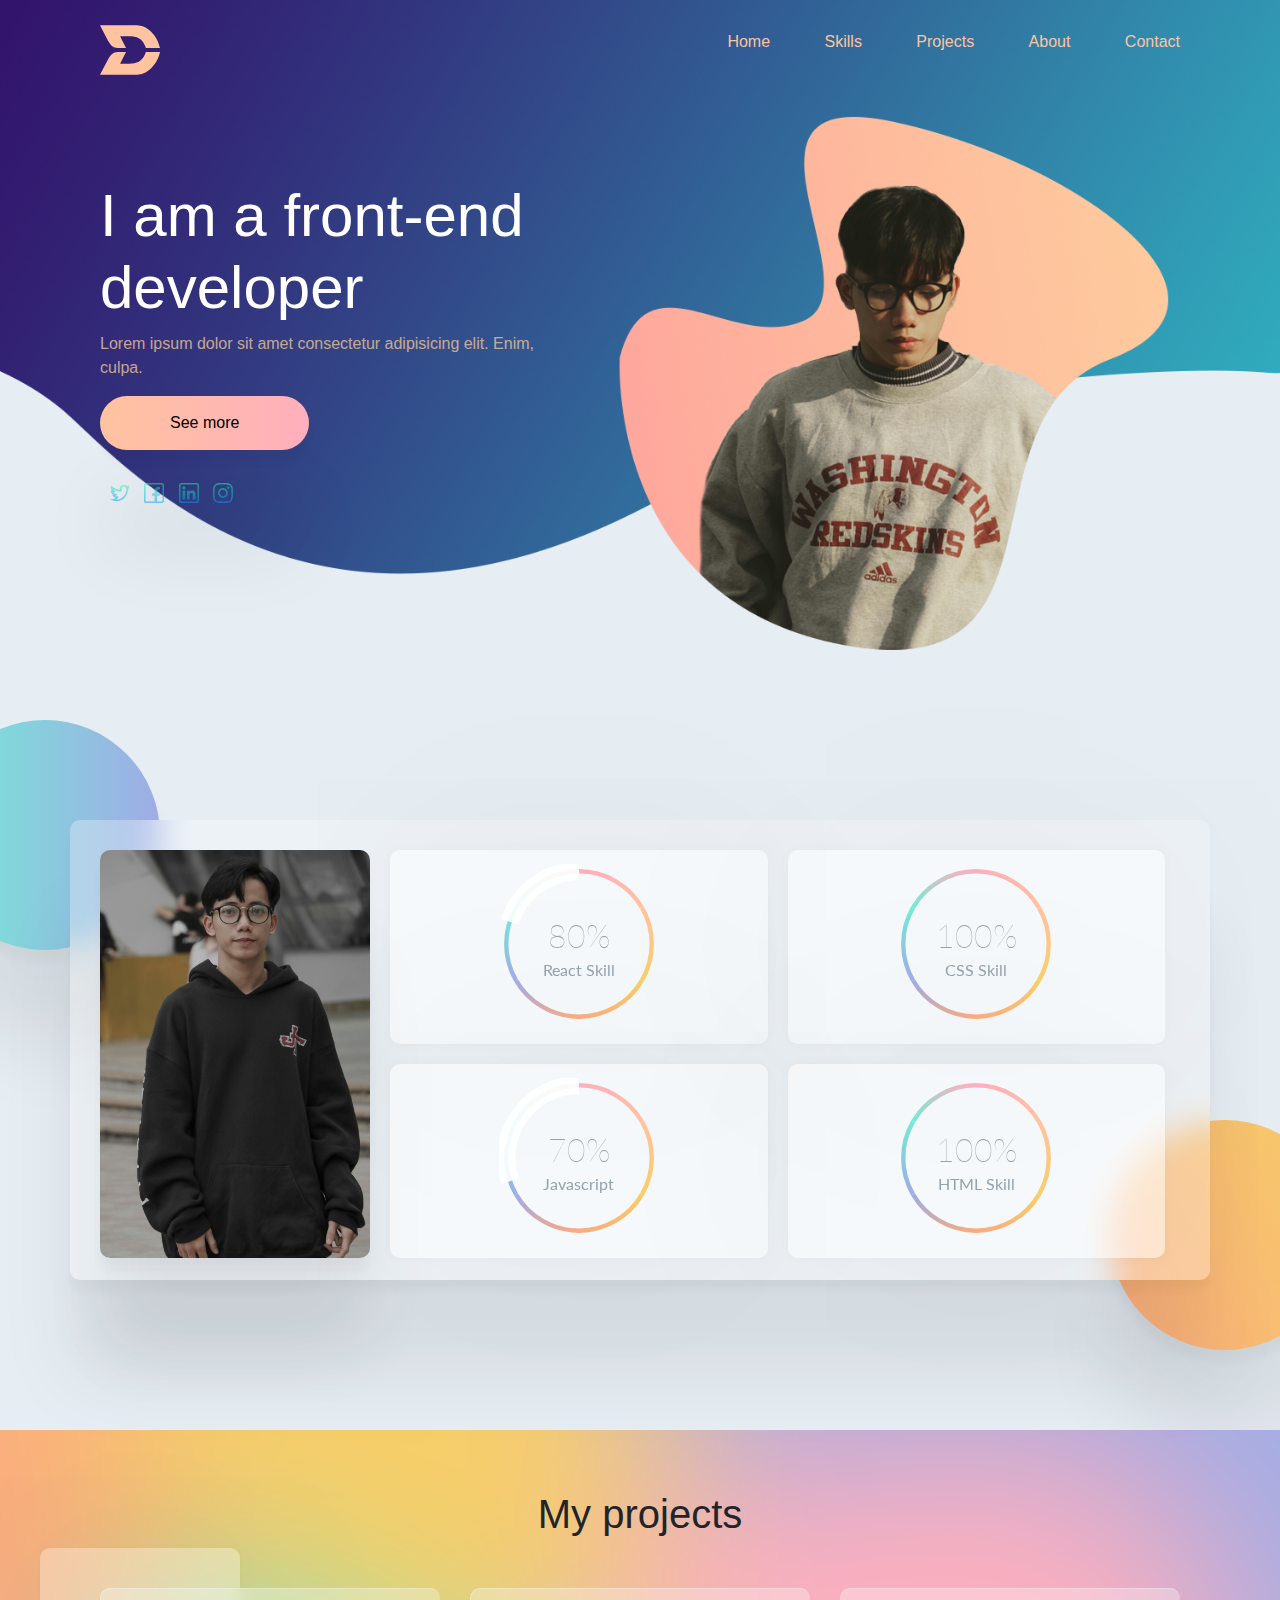
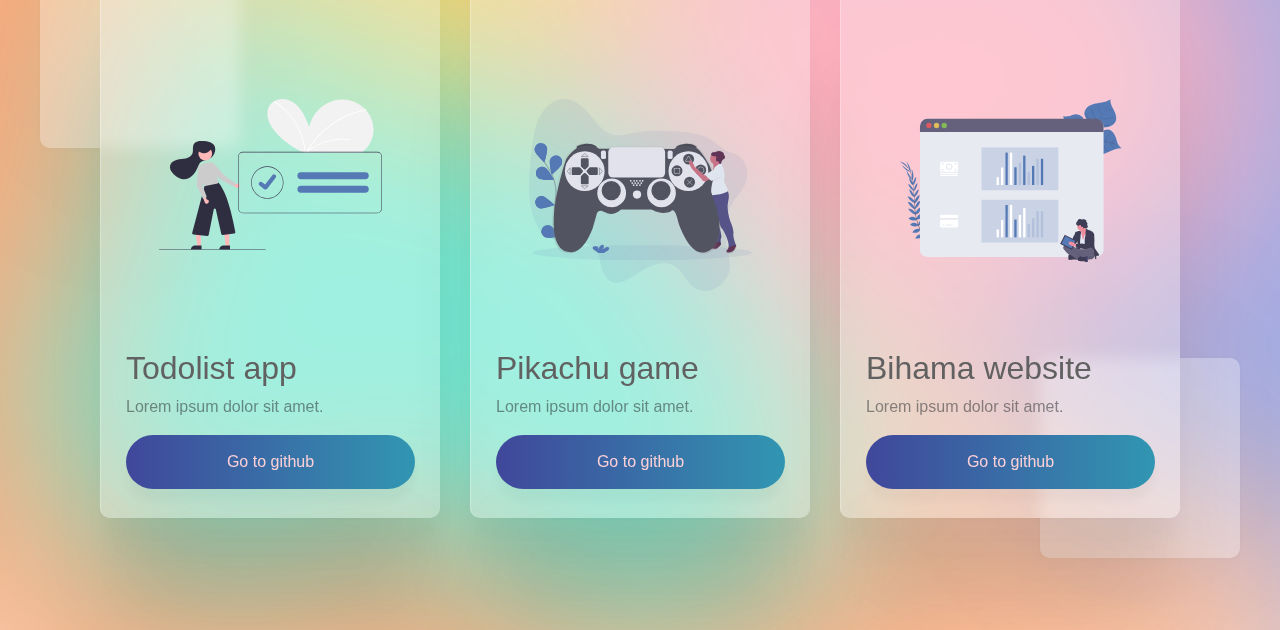
==== HTML/index.html @ dbecbd9e "first commit" ====
<!DOCTYPE html>
<html lang="en">

<head>
    <meta charset="UTF-8">
    <meta http-equiv="X-UA-Compatible" content="IE=edge">
    <meta name="viewport" content="width=device-width, initial-scale=1.0">
    <title>Porfolio</title>
    <link rel="stylesheet" href="../CSS/index.css">
    <link rel="stylesheet" href="../CSS/svg.css">
    <link rel="stylesheet" href="https://maxcdn.bootstrapcdn.com/bootstrap/4.0.0/css/bootstrap.min.css"
        integrity="sha384-Gn5384xqQ1aoWXA+058RXPxPg6fy4IWvTNh0E263XmFcJlSAwiGgFAW/dAiS6JXm" crossorigin="anonymous">
    <link rel="preconnect" href="https://fonts.gstatic.com">
    <link href="https://fonts.googleapis.com/css2?family=Bai+Jamjuree&display=swap" rel="stylesheet">
    <link href="https://fonts.googleapis.com/css2?family=Goblin+One&display=swap" rel="stylesheet">
</head>

<body>
    <header class="row">
        <div class="container row">
            <div class="intro col-6">
                <div class="logo">
                    <img src="../IMG/logo2.svg" alt=""> 
                    <!-- <span>ANH</span> -->
                </div>
                <div class="introduce">
                    <h1>I am a front-end developer</h1>
                    <p>Lorem ipsum dolor sit amet consectetur adipisicing elit. Enim, culpa.</p>
                    <button>See more</button>
                    <div class="contact">
                        <a href="">
                            <img src="../IMG/twitter.svg" alt="fb">
                        </a>
                        <a href="">
                            <img src="../IMG/facebook.svg" alt="fb">
                        </a>
                        <a href="">
                            <img src="../IMG/linkedin.svg" alt="fb">
                        </a>
                        <a href="">
                            <img src="../IMG/instagram.svg" alt="fb">
                        </a>
                    </div>
                </div>
            </div>
            <div class="right-header col-6">
                <div class="menu">
                    <a href="">Home</a>
                    <a href="">Skills</a>
                    <a href="">Projects</a>
                    <a href="">About</a>
                    <a href="">Contact</a>
                </div>
            </div>
        </div>
    </header>
    <div class="content">
        <div class="container posi">
            <span class="circle1"></span>
            <span class="circle2"></span>
            <div class="skill-list row">
                <div class="img-left col-3">
                    <img src="../IMG/avt.jpeg" alt="">
                </div>
                <div class="skills-right progress1 col-9">
                    <!--  Item  -->
                    <div class="item">
                        <div class="skill" data-name="React Skill" data-percent="80%">
                            <svg viewBox="-10 -10 220 220">
                                <g fill="none" stroke-width="6" transform="translate(100,100)">
                                    <path d="M 0,-100 A 100,100 0 0,1 86.6,-50" stroke="url(#cl1)" />
                                    <path d="M 86.6,-50 A 100,100 0 0,1 86.6,50" stroke="url(#cl2)" />
                                    <path d="M 86.6,50 A 100,100 0 0,1 0,100" stroke="url(#cl3)" />
                                    <path d="M 0,100 A 100,100 0 0,1 -86.6,50" stroke="url(#cl4)" />
                                    <path d="M -86.6,50 A 100,100 0 0,1 -86.6,-50" stroke="url(#cl5)" />
                                    <path d="M -86.6,-50 A 100,100 0 0,1 0,-100" stroke="url(#cl6)" />
                                </g>
                            </svg>
                            <svg viewBox="-10 -10 220 220">
                                <path
                                    d="M200,100 C200,44.771525 155.228475,0 100,0 C44.771525,0 0,44.771525 0,100 C0,155.228475 44.771525,200 100,200 C155.228475,200 200,155.228475 200,100 Z"
                                    stroke-dashoffset="503"></path>
                            </svg>
                        </div>

                    </div>
                    <!--  Item  -->
                    <div class="item">
                        <div class="skill" data-name="CSS Skill" data-percent="100%">
                            <svg viewBox="-10 -10 220 220">
                                <g fill="none" stroke-width="6" transform="translate(100,100)">
                                    <path d="M 0,-100 A 100,100 0 0,1 86.6,-50" stroke="url(#cl1)" />
                                    <path d="M 86.6,-50 A 100,100 0 0,1 86.6,50" stroke="url(#cl2)" />
                                    <path d="M 86.6,50 A 100,100 0 0,1 0,100" stroke="url(#cl3)" />
                                    <path d="M 0,100 A 100,100 0 0,1 -86.6,50" stroke="url(#cl4)" />
                                    <path d="M -86.6,50 A 100,100 0 0,1 -86.6,-50" stroke="url(#cl5)" />
                                    <path d="M -86.6,-50 A 100,100 0 0,1 0,-100" stroke="url(#cl6)" />
                                </g>
                            </svg>
                            <svg viewBox="-10 -10 220 220">
                                <path
                                    d="M200,100 C200,44.771525 155.228475,0 100,0 C44.771525,0 0,44.771525 0,100 C0,155.228475 44.771525,200 100,200 C155.228475,200 200,155.228475 200,100 Z"
                                    stroke-dashoffset="629"></path>
                            </svg>
                        </div>

                    </div>



                    <div class="item">
                        <div class="skill" data-name="Javascript" data-percent="70%">
                            <svg viewBox="-10 -10 220 220">
                                <g fill="none" stroke-width="6" transform="translate(100,100)">
                                    <path d="M 0,-100 A 100,100 0 0,1 86.6,-50" stroke="url(#cl1)" />
                                    <path d="M 86.6,-50 A 100,100 0 0,1 86.6,50" stroke="url(#cl2)" />
                                    <path d="M 86.6,50 A 100,100 0 0,1 0,100" stroke="url(#cl3)" />
                                    <path d="M 0,100 A 100,100 0 0,1 -86.6,50" stroke="url(#cl4)" />
                                    <path d="M -86.6,50 A 100,100 0 0,1 -86.6,-50" stroke="url(#cl5)" />
                                    <path d="M -86.6,-50 A 100,100 0 0,1 0,-100" stroke="url(#cl6)" />
                                </g>
                            </svg>
                            <svg viewBox="-10 -10 220 220">
                                <path
                                    d="M200,100 C200,44.771525 155.228475,0 100,0 C44.771525,0 0,44.771525 0,100 C0,155.228475 44.771525,200 100,200 C155.228475,200 200,155.228475 200,100 Z"
                                    stroke-dashoffset="440"></path>
                            </svg>
                        </div>

                    </div>
                    <!--  Item  -->
                    <div class="item">
                        <div class="skill" data-name="HTML Skill" data-percent="100%">
                            <svg viewBox="-10 -10 220 220">
                                <g fill="none" stroke-width="6" transform="translate(100,100)">
                                    <path d="M 0,-100 A 100,100 0 0,1 86.6,-50" stroke="url(#cl1)" />
                                    <path d="M 86.6,-50 A 100,100 0 0,1 86.6,50" stroke="url(#cl2)" />
                                    <path d="M 86.6,50 A 100,100 0 0,1 0,100" stroke="url(#cl3)" />
                                    <path d="M 0,100 A 100,100 0 0,1 -86.6,50" stroke="url(#cl4)" />
                                    <path d="M -86.6,50 A 100,100 0 0,1 -86.6,-50" stroke="url(#cl5)" />
                                    <path d="M -86.6,-50 A 100,100 0 0,1 0,-100" stroke="url(#cl6)" />
                                </g>
                            </svg>
                            <svg viewBox="-10 -10 220 220">
                                <path
                                    d="M200,100 C200,44.771525 155.228475,0 100,0 C44.771525,0 0,44.771525 0,100 C0,155.228475 44.771525,200 100,200 C155.228475,200 200,155.228475 200,100 Z"
                                    stroke-dashoffset="629"></path>
                            </svg>
                        </div>

                    </div>

                    


            </div>
        </div>
    
        
        </div>
        <div class="projects">
            <h1>My projects</h1>
            <div class="row container projects-list">
                <span class="rect1"></span>
                <span class="rect2"></span>
                <div class="project-item col-4">
                    <div class="proitem">
                        <div class="project-img">
                            <img src="../IMG/todolist.svg" alt="">
                        </div>
                        <div class="infoproject">
                            <h2>Todolist app</h2>
                            <p>Lorem ipsum dolor sit amet.</p>
                            <button>Go to github</button>
                        </div>
                    </div>
                </div>
                <div class="project-item col-4">
                    <div class="proitem">
                        <div class="project-img">
                            <img src="../IMG/game.svg" alt="">
                        </div>
                        <div class="infoproject">
                            <h2>Pikachu game</h2>
                            <p>Lorem ipsum dolor sit amet.</p>
                            <button>Go to github</button>
                        </div>
                    </div>
                </div>
                <div class="project-item col-4">
                    <div class="proitem">
                        <div class="project-img">
                            <img src="../IMG/website.svg" alt="">
                        </div>
                        <div class="infoproject">
                            <h2>Bihama website</h2>
                            <p>Lorem ipsum dolor sit amet.</p>
                            <button>Go to github</button>
                        </div>
                    </div>
                </div>
            </div>
        </div>
    </div>
</body>

</html>


<!--  Defining Angle Gradient Colors  -->
<svg width="0" height="0">
    <defs>
        <linearGradient id="cl1" gradientUnits="objectBoundingBox" x1="0" y1="0" x2="1" y2="1">
            <stop stop-color="#ffafbd" />
            <stop offset="100%" stop-color="#ffc3a0" />
        </linearGradient>
        <linearGradient id="cl2" gradientUnits="objectBoundingBox" x1="0" y1="0" x2="0" y2="1">
            <stop stop-color="#ffc3a0" />
            <stop offset="100%" stop-color="#F7CE68" />
        </linearGradient>
        <linearGradient id="cl3" gradientUnits="objectBoundingBox" x1="1" y1="0" x2="0" y2="1">
            <stop stop-color="#F7CE68" />
            <stop offset="100%" stop-color="#FBAB7E" />
        </linearGradient>
        <linearGradient id="cl4" gradientUnits="objectBoundingBox" x1="1" y1="1" x2="0" y2="0">
            <stop stop-color="#FBAB7E" />
            <stop offset="100%" stop-color="#9FACE6" />
        </linearGradient>
        <linearGradient id="cl5" gradientUnits="objectBoundingBox" x1="0" y1="1" x2="0" y2="0">
            <stop stop-color="#9FACE6" />
            <stop offset="100%" stop-color="#74EBD5" />
        </linearGradient>
        <linearGradient id="cl6" gradientUnits="objectBoundingBox" x1="0" y1="1" x2="1" y2="0">
            <stop stop-color="#74EBD5" />
            <stop offset="100%" stop-color="#ffafbd" />
        </linearGradient>
    </defs>
</svg>
---- CSS/index.css ----
body {
    font-family: -apple-system, BlinkMacSystemFont, 'Segoe UI', 'Roboto', 'Oxygen',
    'Ubuntu', 'Cantarell', 'Fira Sans', 'Droid Sans', 'Helvetica Neue',
    sans-serif;
    /* font-family: 'Mitr', sans-serif !important; */
    /* font-family: 'Bai Jamjuree', sans-serif !important; */
    background:rgb(48 110 156 / 12%) !important;
}

* {
    box-sizing: border-box;
    padding: 0;
    margin: 0;
}

header {
    background-image: url("../IMG/myImg5.png");
    background-repeat: no-repeat;
    height: 800px;
    background-size: contain;
    margin: 0 !important;
}

.container {
    margin: 0 auto !important;
}

.logo {
    position: relative;
}

.logo span {
    position: absolute;
    bottom: -5px;
    color: #ffafbd;
    font-weight: 700;
    font-family: 'Goblin One', cursive;
    font-size: 24px;
}

.logo img {
    width: 60px;
}

.introduce {
    padding-top: 100px;
    padding-right: 60px !important;
}

.intro {
    padding-top: 20px;
    height: 100%;
    color: white
}

.intro h1{
    font-size: 60px;
}

.intro p {
    color: #e8c496;
    opacity: .8;
}

.intro button {
    padding: 15px 70px;
    border: none;
    border-radius: 50px;
    /* background: #e8c496; */
    /* background: linear-gradient(90deg, rgba(238,174,202,1) 0%, rgba(148,187,233,1) 100%);; */
    background: linear-gradient(to right, #ffc3a0 0%, #ffafbd 100%);
    box-shadow:
  0 12.5px 10px rgba(0, 0, 0, 0.035),
  0 100px 80px rgba(0, 0, 0, 0.07)
;

}

.contact {
    margin-top: 30px;
    margin-left: 10px
}

.contact img {
    width: 20px;
    opacity: .5;
    margin-right: 10px
}

.right-header {
    padding-top: 30px
}

.menu {
    text-align: right;
}

.menu a {
    color: #ffc3a0;
    margin-left: 50px
}

.menu a:hover {
    color: #ffe6d7;
}

/* content */
.content {
    padding: 20px 0px;
    height: 460px;
}

.posi {
    position: relative;
    height: inherit;
}

.circle1, .circle2, .skill-list, .img-left{
    box-shadow:
  0 12.5px 10px rgba(0, 0, 0, 0.035),
  0 100px 80px rgba(0, 0, 0, 0.07)
;

}


.circle1, .circle2 {
    position: absolute;
    width: 230px;
    height: 230px;
    /* background: #e6bf8a; */
    
    border-radius: 130px;
    z-index: -1;
    
}

.circle1 {
    /* background: #3179a173; */
    background-color: #74EBD5;
background-image: linear-gradient(90deg, #74EBD5 0%, #9FACE6 100%);

    left: -140px;
    top: -100px;
}

.circle2 {
    /* background: #e7c495c9; */
    background-color: #FBAB7E;
background-image: linear-gradient(62deg, #FBAB7E 0%, #F7CE68 100%);

    right: -130px;
    bottom: -70px;
}

.skill-list {
    height: inherit;
    border-radius: 10px;
    padding: 30px;
    background: rgba(255, 255, 255, 0.3);
    backdrop-filter: blur(1rem);
}

.img-left {
    border-radius: 10px;
    padding: 0 !important;
}

.img-left img{
    border-radius: 10px;
    width: 100%;
    height: 100%;
}

.item {
    box-shadow:
  0 0px 10.5px rgba(0, 0, 0, 0.036),
  0 0px 387px rgba(0, 0, 0, 0.06)
;
    background: rgba(255, 255, 255, 0.5);
    text-align: center;
    border-radius: 10px;
}

/* projects */
.projects {
    margin-top: 150px;
    padding-top: 60px;
    background-image: url("../IMG/background3.png");
    background-repeat: no-repeat;
    height: 800px;
    background-size: cover;
}

.projects h1 {
    text-align: center;
    margin-bottom: 40px
}

.projects-list {
    position: relative;
}

.rect1, .rect2 {
    position: absolute;
    width: 200px;
    height: 200px;
    border-radius: 10px;
    box-shadow:
    0 0px 10.5px rgba(0, 0, 0, 0.036),
    0 0px 387px rgba(0, 0, 0, 0.06)
  ;
  background: rgba(255, 255, 255, 0.3);

}

.rect1 {
    left: -30px;
    top: -30px;
    animation: move1 20s infinite;
    animation-timing-function: linear;
}

.rect2 {
    right: -30px;
    bottom: -30px;
    animation: move2 20s infinite;
    animation-timing-function: linear;
}

@keyframes move2 {
    0% {
        bottom: -30px
    }
    50% {
        bottom: 380px
    }
    100% {
        bottom: -30px
    }
}

@keyframes move1 {
    0% {
        top: -30px
    }
    50% {
        top: 380px
    }
    100% {
        top: -30px
    }
}

.project-item {
    padding: 10px
}

.proitem {
    background: rgba(255, 255, 255, 0.3);
    backdrop-filter: blur(0.5rem);
    padding: 50px 30px;
    box-shadow:
    0 2.8px 2.2px rgba(0, 0, 0, 0.001),
    0 6.7px 5.3px rgba(0, 0, 0, 0.003),
    0 12.5px 10px rgba(0, 0, 0, 0.007),
    0 22.3px 17.9px rgba(0, 0, 0, 0.014),
    0 41.8px 33.4px rgba(0, 0, 0, 0.028),
    0 100px 80px rgba(0, 0, 0, 0.07)
  ;
  
    border-radius: 10px;
    border-top: 1px solid #ffffff45;
    border-left: 1px solid #ffffff45;
    height: 530px;
    position: relative;
    transition: all 0.2s ease-in-out;
}

.proitem:hover {
    transform: scale(1.05);
}

.proitem img {
    width: 80%;
}

.project-img {
    text-align: center;
    margin: 60px 0px;
}

.infoproject {
    position: absolute;
    top: 360px;
    right: 25px;
    left: 25px;
}

.infoproject h2 {
    color: rgb(97, 97, 97);
}

.infoproject p {
    opacity: .5;
}

.infoproject button {
    color: #fcd0d7;
    padding: 15px 0;
    border: none;
    border-radius: 50px;
    width: 100%;
    background: linear-gradient(to right, #40479b 0%, #3196b2 100%);
    box-shadow:
  0 12.5px 10px rgba(0, 0, 0, 0.035),
  0 100px 80px rgba(0, 0, 0, 0.07)
;
}


/* responsive */

@media (max-width: 19200px) and (min-width: 1751px) {
    header {
        height: 1080px !important;
    }
}

@media (max-width: 1750px) and (min-width: 1551px) {
    header {
        height: 970px !important;
    }
}

@media (max-width: 1550px) and (min-width: 1500px) {
    header {
        height: 900px;
    }
}
---- CSS/svg.css ----
@import url(https://fonts.googleapis.com/css?family=Lato:100,400);
 @keyframes load {
	 0% {
		 stroke-dashoffset: 0;
	}
}
 .progress1 {
	 position: relative;
	 display: grid;
     grid-template-columns: auto auto;
     row-gap: 20px;
     column-gap: 20px;
     padding: 0;
    padding-left: 20px !important;
}
 .skill {
	 display: inline-block;
	 position: relative;
	 text-align: center;
	 color: #93a2ac;
	 font-family: Lato;
	 font-weight: 100;
	 margin: 14px;
}
 .skill:before {
	 content: attr(data-name);
	 position: absolute;
	 width: 100%;
	 bottom: 3rem;
	 font-weight: 400;
}
 .skill:after {
	 content: attr(data-percent);
	 position: absolute;
	 width: 100%;
	 top: 3rem;
	 left: 0;
	 font-size: 2rem;
	 text-align: center;
}
 .progress1 svg {
	 width: 10rem;
	 height: 10rem;
}
 .progress1 svg:nth-child(2) {
	 position: absolute;
	 left: 0;
	 top: 0;
	 transform: rotate(-90deg);
}
 .progress1 svg:nth-child(2) path {
	 fill: none;
	 stroke-width: 25;
	 stroke-dasharray: 629;
	 stroke: #fff;
	 opacity: 0.9;
	 animation: load 10s;
}
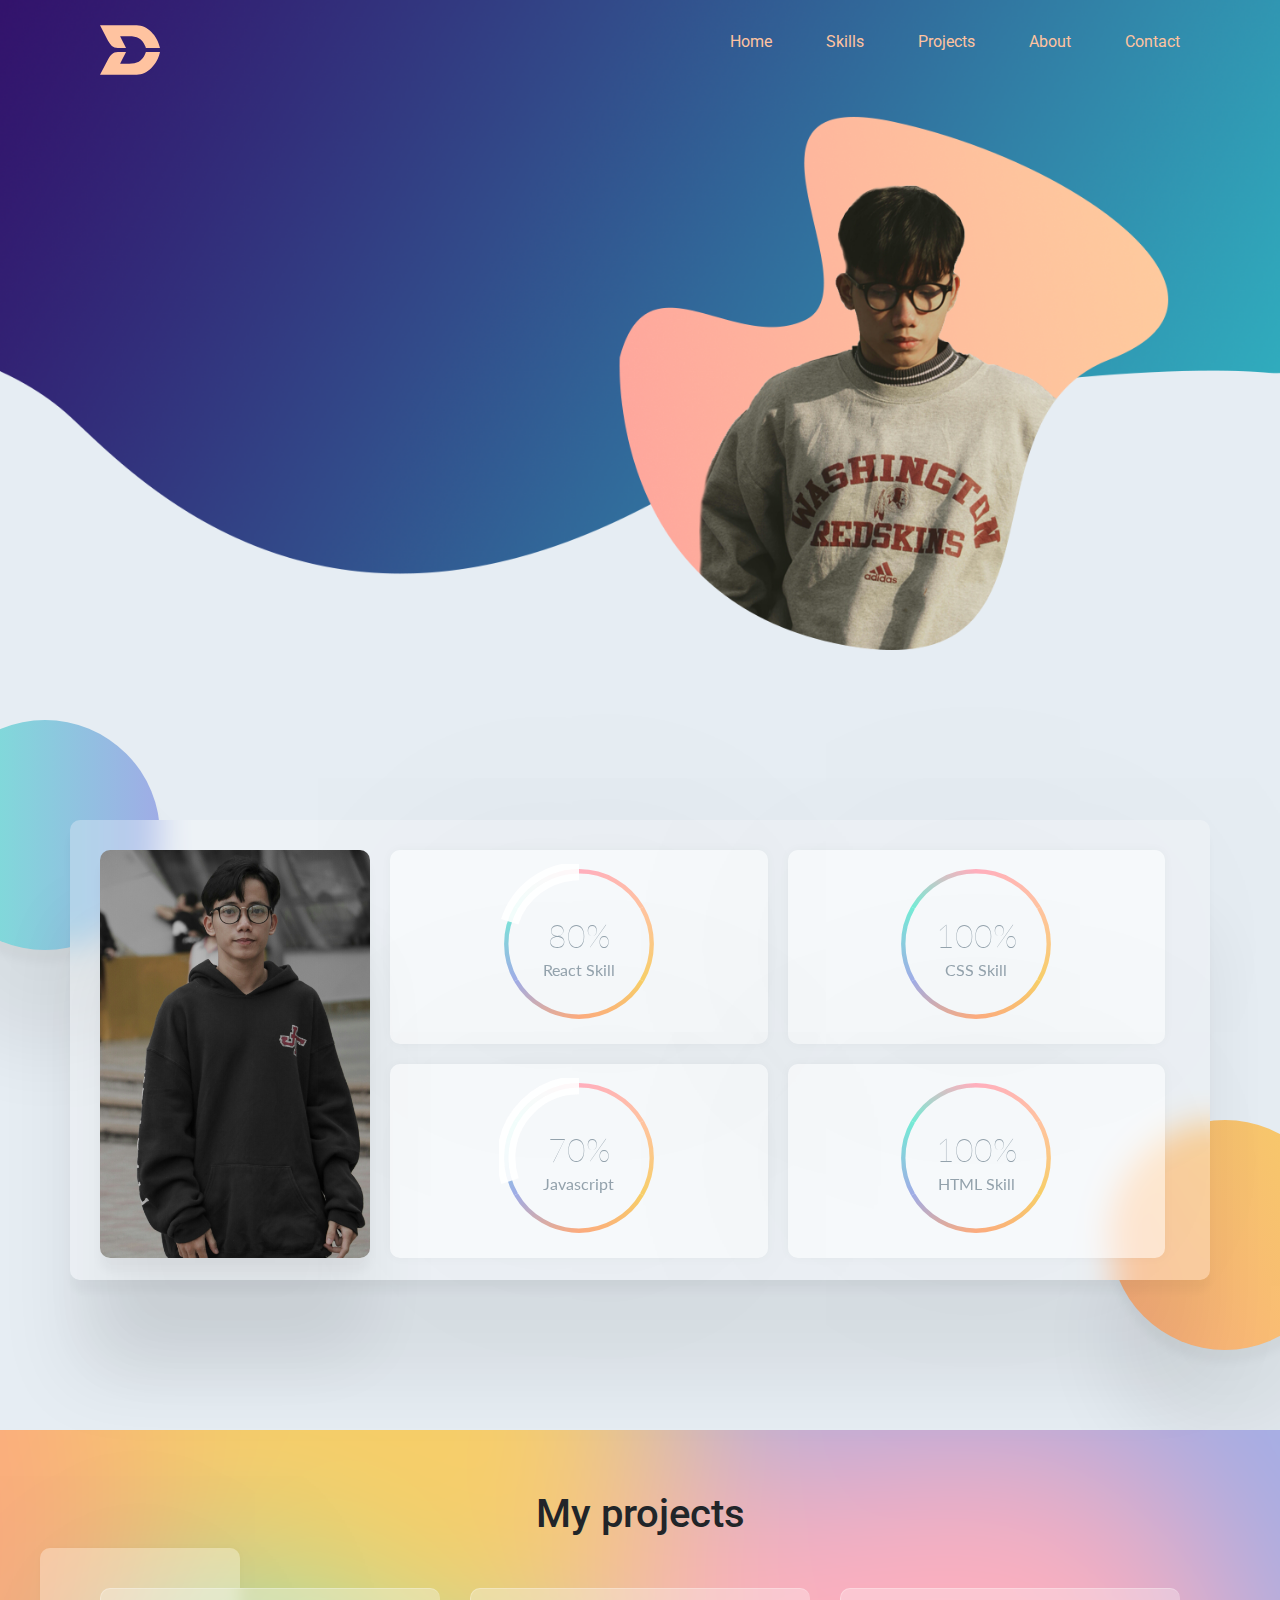
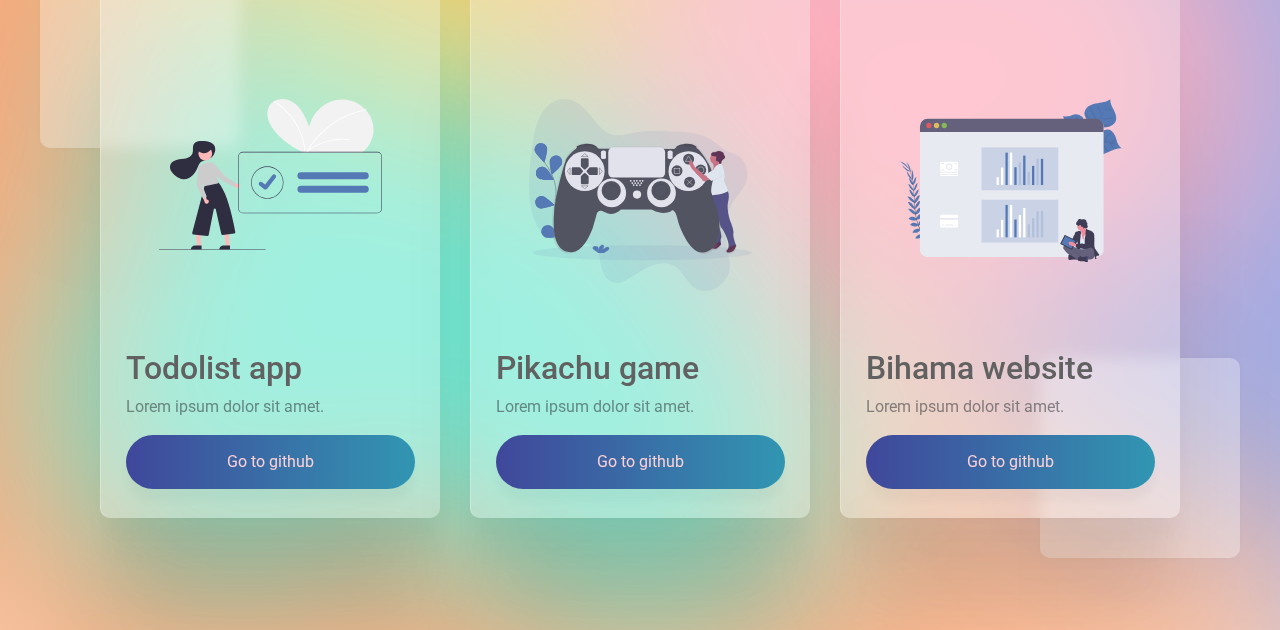
==== commit ba0626bb: "animation" ====
--- a/HTML/index.html
+++ b/HTML/index.html
@@ -13,6 +13,7 @@
     <link rel="preconnect" href="https://fonts.gstatic.com">
     <link href="https://fonts.googleapis.com/css2?family=Bai+Jamjuree&display=swap" rel="stylesheet">
     <link href="https://fonts.googleapis.com/css2?family=Goblin+One&display=swap" rel="stylesheet">
+    <link href="https://fonts.googleapis.com/css2?family=Roboto&display=swap" rel="stylesheet">
 </head>
 
 <body>
@@ -24,7 +25,7 @@
                     <!-- <span>ANH</span> -->
                 </div>
                 <div class="introduce">
-                    <h1>I am a front-end developer</h1>
+                    <h1 class="anime-before">I am a front-end </h1><h1 class="anime-after">developer</h1>
                     <p>Lorem ipsum dolor sit amet consectetur adipisicing elit. Enim, culpa.</p>
                     <button>See more</button>
                     <div class="contact">
--- a/CSS/index.css
+++ b/CSS/index.css
@@ -1,9 +1,10 @@
 body {
-    font-family: -apple-system, BlinkMacSystemFont, 'Segoe UI', 'Roboto', 'Oxygen',
+    /* font-family: -apple-system, BlinkMacSystemFont, 'Segoe UI', 'Roboto', 'Oxygen',
     'Ubuntu', 'Cantarell', 'Fira Sans', 'Droid Sans', 'Helvetica Neue',
-    sans-serif;
+    sans-serif; */
     /* font-family: 'Mitr', sans-serif !important; */
     /* font-family: 'Bai Jamjuree', sans-serif !important; */
+    font-family: 'Roboto', sans-serif !important;
     background:rgb(48 110 156 / 12%) !important;
 }
 
@@ -53,27 +54,45 @@
     color: white
 }
 
-.intro h1{
+.anime-before{
     font-size: 60px;
+    font-weight: 600;
+    animation: fade-up .5s ease-in-out;
+    animation-delay: .1s;
+    animation-fill-mode: forwards;
+    opacity: 0;
+}
+
+.anime-after{
+    font-size: 60px;
+    font-weight: 600;
+    animation: fade-up .5s ease-in-out;
+    animation-delay: .3s;
+    animation-fill-mode: forwards;
+    opacity: 0;
 }
 
 .intro p {
     color: #e8c496;
-    opacity: .8;
+    animation: fade-up .5s ease-in-out;
+    animation-delay: .4s;
+    animation-fill-mode: forwards;
+    opacity: 0;
 }
 
 .intro button {
     padding: 15px 70px;
     border: none;
     border-radius: 50px;
-    /* background: #e8c496; */
-    /* background: linear-gradient(90deg, rgba(238,174,202,1) 0%, rgba(148,187,233,1) 100%);; */
     background: linear-gradient(to right, #ffc3a0 0%, #ffafbd 100%);
     box-shadow:
   0 12.5px 10px rgba(0, 0, 0, 0.035),
   0 100px 80px rgba(0, 0, 0, 0.07)
 ;
-
+    animation: fade-up .5s ease-in-out;
+    animation-delay: .6s;
+    animation-fill-mode: forwards;
+    opacity: 0;
 }
 
 .contact {
@@ -84,7 +103,11 @@
 .contact img {
     width: 20px;
     opacity: .5;
-    margin-right: 10px
+    margin-right: 10px;
+    animation: fade-up .5s ease-in-out;
+    animation-delay: .7s;
+    animation-fill-mode: forwards;
+    opacity: 0;
 }
 
 .right-header {
@@ -228,6 +251,17 @@
     animation-timing-function: linear;
 }
 
+@keyframes fade-up {
+    from {
+        transform: translateY(40px);
+        opacity: 0;
+    }
+    to {
+        transform: translateY(0px);
+        opacity: 1;
+    }
+}
+
 @keyframes move2 {
     0% {
         bottom: -30px
@@ -325,6 +359,19 @@
     header {
         height: 1080px !important;
     }
+
+    .introduce {
+        padding-top: 160px;
+        padding-right: 30px !important;
+    }
+
+    .intro h1 {
+        font-size: 70px;
+    }
+
+    .intro p {
+        font-size: 20px;
+    }
 }
 
 @media (max-width: 1750px) and (min-width: 1551px) {
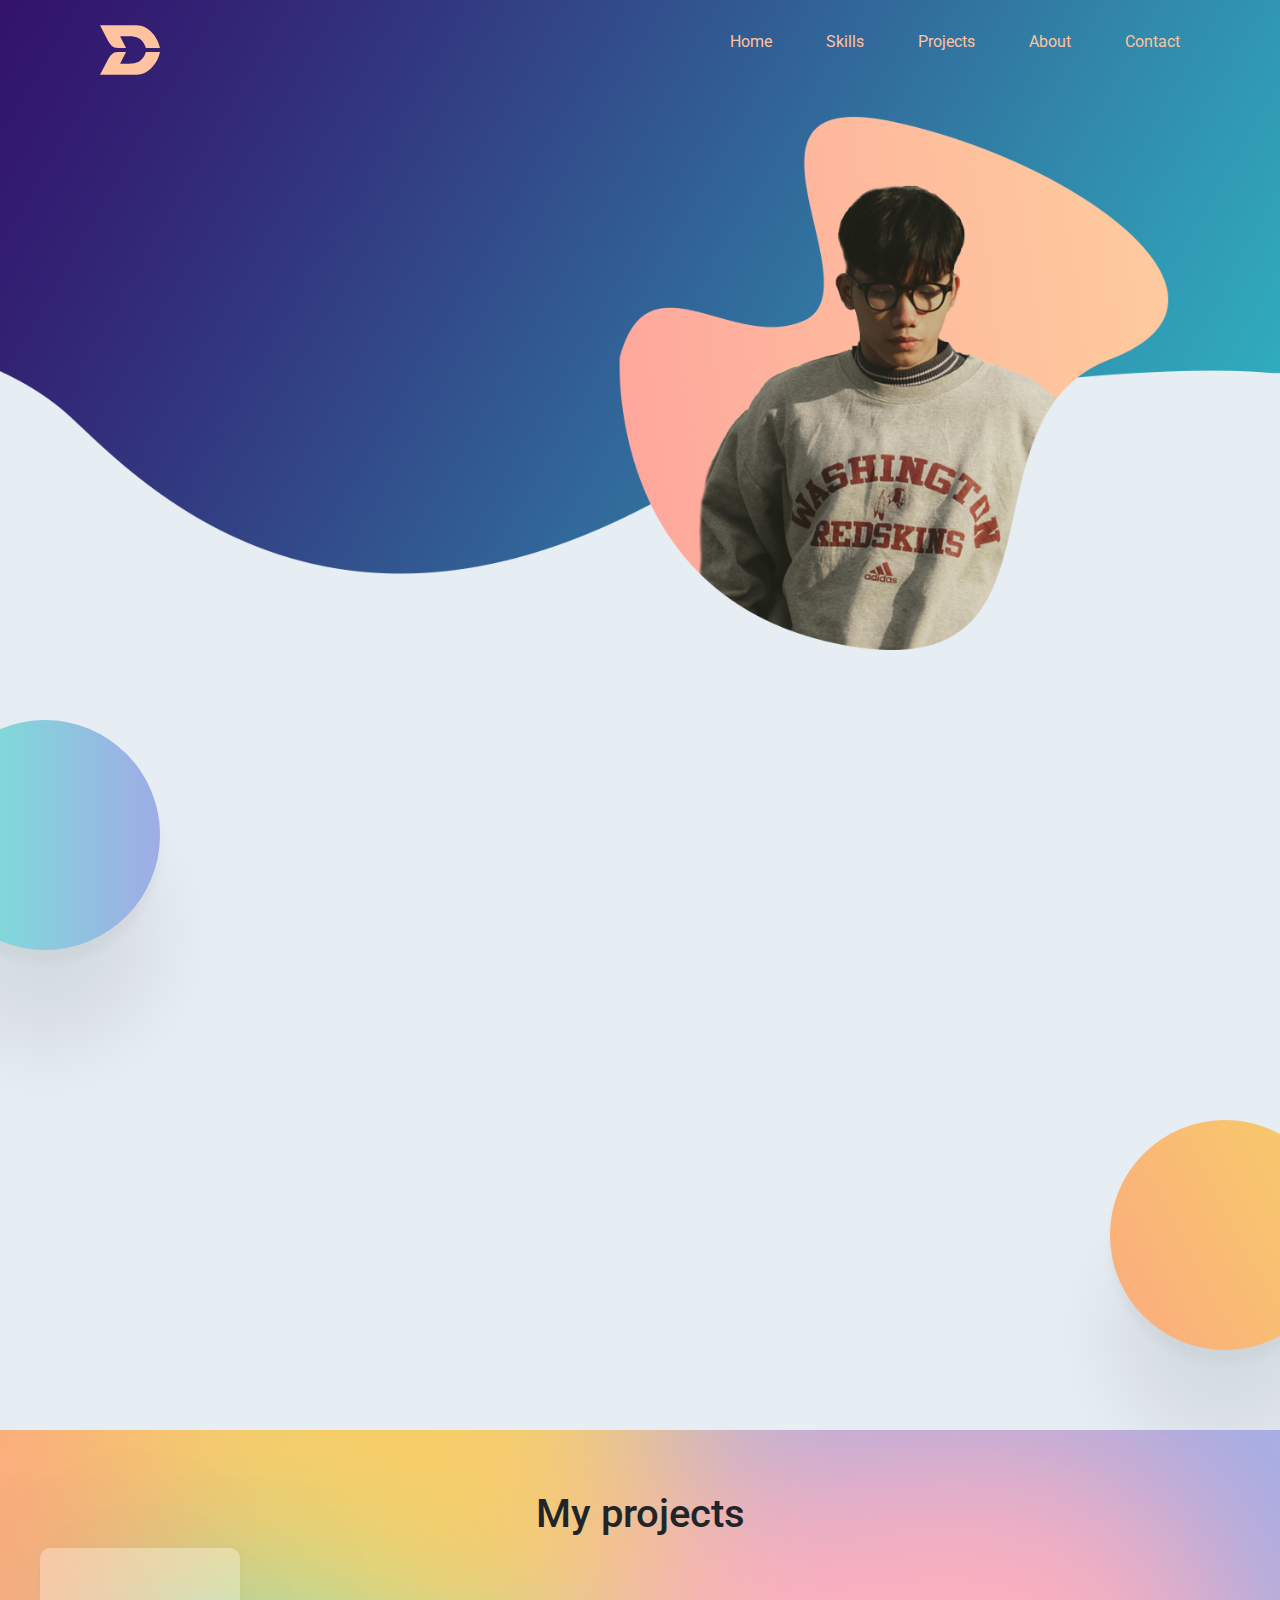
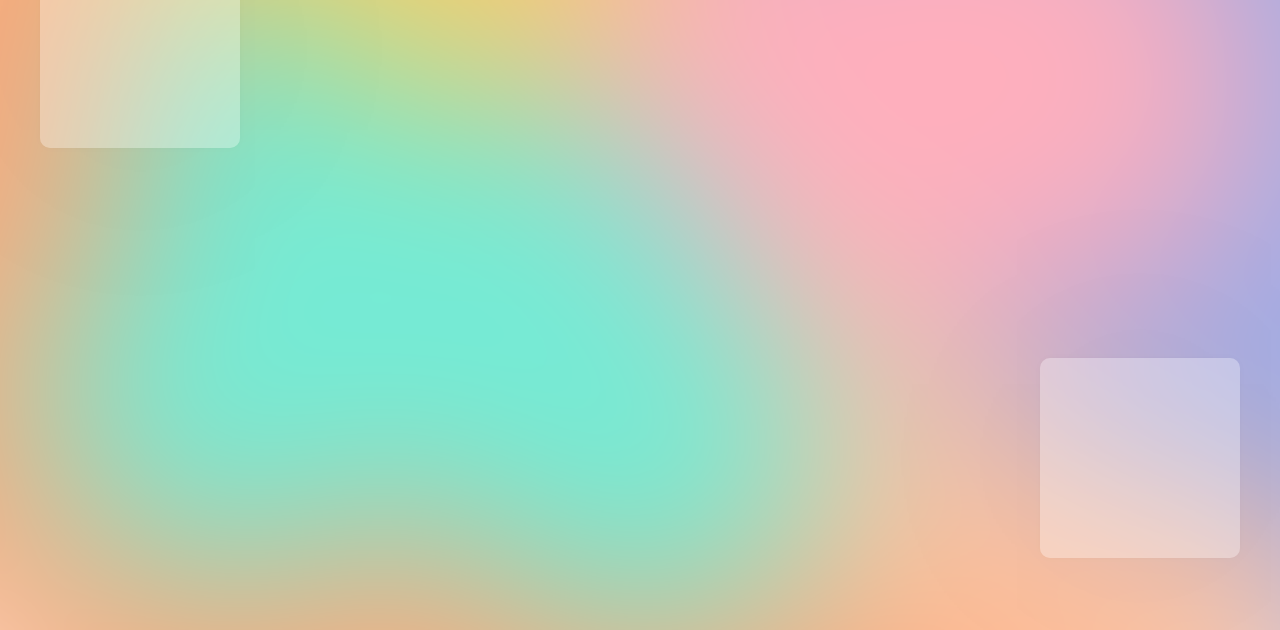
==== commit 64c602c9: "animation1" ====
--- a/HTML/index.html
+++ b/HTML/index.html
@@ -65,7 +65,7 @@
                 </div>
                 <div class="skills-right progress1 col-9">
                     <!--  Item  -->
-                    <div class="item">
+                    <div class="item item1">
                         <div class="skill" data-name="React Skill" data-percent="80%">
                             <svg viewBox="-10 -10 220 220">
                                 <g fill="none" stroke-width="6" transform="translate(100,100)">
@@ -86,7 +86,7 @@
 
                     </div>
                     <!--  Item  -->
-                    <div class="item">
+                    <div class="item item2">
                         <div class="skill" data-name="CSS Skill" data-percent="100%">
                             <svg viewBox="-10 -10 220 220">
                                 <g fill="none" stroke-width="6" transform="translate(100,100)">
@@ -109,7 +109,7 @@
 
 
 
-                    <div class="item">
+                    <div class="item item3">
                         <div class="skill" data-name="Javascript" data-percent="70%">
                             <svg viewBox="-10 -10 220 220">
                                 <g fill="none" stroke-width="6" transform="translate(100,100)">
@@ -130,7 +130,7 @@
 
                     </div>
                     <!--  Item  -->
-                    <div class="item">
+                    <div class="item item4">
                         <div class="skill" data-name="HTML Skill" data-percent="100%">
                             <svg viewBox="-10 -10 220 220">
                                 <g fill="none" stroke-width="6" transform="translate(100,100)">
--- a/CSS/index.css
+++ b/CSS/index.css
@@ -182,11 +182,18 @@
     padding: 30px;
     background: rgba(255, 255, 255, 0.3);
     backdrop-filter: blur(1rem);
+    animation: fade-up-long 1.2s ease-in-out;
+    animation-fill-mode: forwards;
+    opacity: 0;
 }
 
 .img-left {
     border-radius: 10px;
     padding: 0 !important;
+    animation: fadeOpa .7s ease-in-out;
+    animation-delay: .5s;
+    animation-fill-mode: forwards;
+    opacity: 0;
 }
 
 .img-left img{
@@ -196,13 +203,59 @@
 }
 
 .item {
-    box-shadow:
+    text-align: center;
+    position: relative;
+}
+
+.item::after {
+    content: '';
+    width: 0%;
+    height: 100%;
+    left: 0;
+    position: absolute;
+        box-shadow:
   0 0px 10.5px rgba(0, 0, 0, 0.036),
   0 0px 387px rgba(0, 0, 0, 0.06)
 ;
     background: rgba(255, 255, 255, 0.5);
-    text-align: center;
-    border-radius: 10px;
+    z-index: -1;
+    border-radius: 10px;
+    animation: openRight 1.2s ease-in-out;
+    animation-fill-mode: forwards;
+}
+
+.item1::after {
+    animation-delay: .6s;
+}
+
+.item2::after {
+    animation-delay: .7s;
+}
+
+.item3::after {
+    animation-delay: .9s;
+}
+
+.item4::after {
+    animation-delay: 1s;
+}
+
+@keyframes openRight {
+    from {
+        width: 0;
+    }
+    to {
+        width: 100%;
+    }
+}
+
+@keyframes fadeOpa {
+    from {
+        opacity: 0;
+    }
+    to {
+        opacity: 1;
+    }
 }
 
 /* projects */
@@ -257,6 +310,21 @@
         opacity: 0;
     }
     to {
+        transform: translateY(0px);
+        opacity: 1;
+    }
+}
+
+@keyframes fade-up-long {
+    0% {
+        transform: translateY(80px);
+        opacity: 0;
+    }
+    60% {
+        transform: translateY(-20px);
+        opacity: 0.8;
+    }
+    100% {
         transform: translateY(0px);
         opacity: 1;
     }
@@ -309,6 +377,9 @@
     height: 530px;
     position: relative;
     transition: all 0.2s ease-in-out;
+    animation: fade-up-long 1.2s ease-in-out;
+    animation-fill-mode: forwards;
+    opacity: 0;
 }
 
 .proitem:hover {
--- a/CSS/svg.css
+++ b/CSS/svg.css
@@ -54,6 +54,6 @@
 	 stroke-dasharray: 629;
 	 stroke: #fff;
 	 opacity: 0.9;
-	 animation: load 10s;
+	 animation: load 3s;
 }
  
